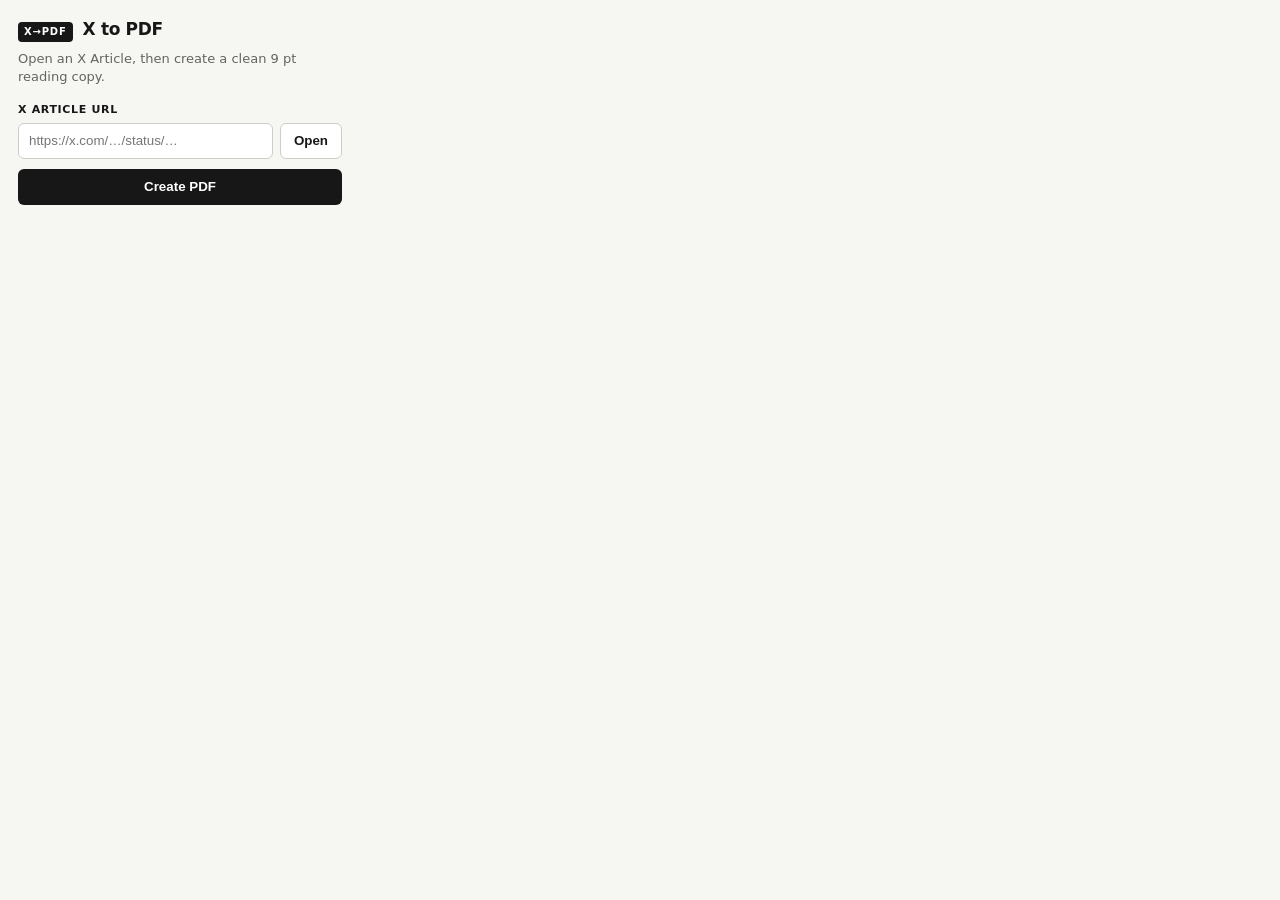
==== popup.html @ 6b7eed39 "Record X to PDF v1.0.1 release baseline" ====
<!doctype html>
<html lang="en">
  <head>
    <meta charset="utf-8">
    <meta name="viewport" content="width=device-width, initial-scale=1">
    <link rel="stylesheet" href="popup.css">
    <title>X to PDF</title>
  </head>
  <body>
    <main>
      <header>
        <span class="mark">X→PDF</span>
        <h1>X to PDF</h1>
      </header>
      <p class="description">Open an X Article, then create a clean 9 pt reading copy.</p>
      <label for="url">X Article URL</label>
      <div class="url-row">
        <input id="url" type="url" spellcheck="false" placeholder="https://x.com/…/status/…">
        <button id="open" class="secondary" type="button">Open</button>
      </div>
      <button id="create" class="primary" type="button">Create PDF</button>
      <p id="status" role="status" aria-live="polite"></p>
    </main>
    <script src="popup.js"></script>
  </body>
</html>
---- popup.css ----
:root {
  color-scheme: light;
  font: 13px/1.4 system-ui, sans-serif;
  color: #171717;
  background: #f6f6f3;
}

* { box-sizing: border-box; }
body { margin: 0; width: 360px; }
main { padding: 18px; }
header { display: flex; align-items: baseline; gap: 10px; }
h1 { margin: 0; font-size: 17px; letter-spacing: -0.02em; }
.mark { font: 700 10px/1 system-ui; letter-spacing: .08em; color: #fff; background: #171717; padding: 5px 6px; border-radius: 4px; }
.description { margin: 8px 0 16px; color: #64645f; }
label { display: block; margin-bottom: 5px; font-size: 11px; font-weight: 650; text-transform: uppercase; letter-spacing: .06em; }
.url-row { display: flex; gap: 7px; }
input { min-width: 0; flex: 1; height: 36px; padding: 0 10px; border: 1px solid #cecec8; border-radius: 6px; background: white; outline: none; }
input:focus { border-color: #171717; box-shadow: 0 0 0 2px #17171716; }
button { height: 36px; border-radius: 6px; font-weight: 650; cursor: pointer; }
.secondary { padding: 0 13px; border: 1px solid #cecec8; background: #fff; color: #171717; }
.primary { width: 100%; margin-top: 10px; border: 0; background: #171717; color: white; }
button:disabled { opacity: .5; cursor: wait; }
#status { min-height: 18px; margin: 10px 0 0; color: #64645f; font-size: 12px; }
#status.error { color: #a1261c; }
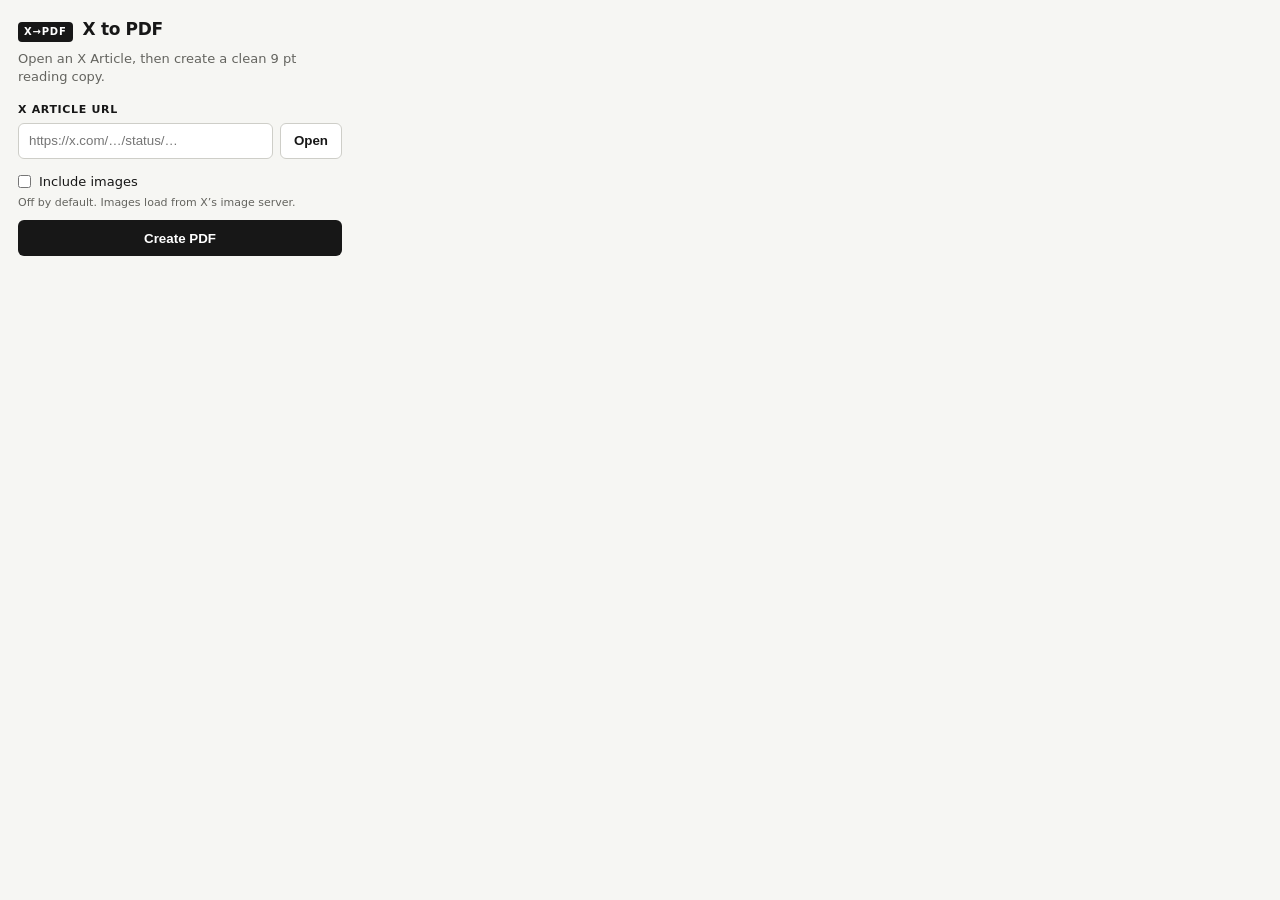
==== commit c5c90d99: "Add optional article images and prepare MIT repository" ====
--- a/popup.html
+++ b/popup.html
@@ -18,6 +18,8 @@
         <input id="url" type="url" spellcheck="false" placeholder="https://x.com/…/status/…">
         <button id="open" class="secondary" type="button">Open</button>
       </div>
+      <label class="image-option"><input id="include-images" type="checkbox"> Include images</label>
+      <p class="image-help">Off by default. Images load from X’s image server.</p>
       <button id="create" class="primary" type="button">Create PDF</button>
       <p id="status" role="status" aria-live="polite"></p>
     </main>
--- a/popup.css
+++ b/popup.css
@@ -14,8 +14,8 @@
 .description { margin: 8px 0 16px; color: #64645f; }
 label { display: block; margin-bottom: 5px; font-size: 11px; font-weight: 650; text-transform: uppercase; letter-spacing: .06em; }
 .url-row { display: flex; gap: 7px; }
-input { min-width: 0; flex: 1; height: 36px; padding: 0 10px; border: 1px solid #cecec8; border-radius: 6px; background: white; outline: none; }
-input:focus { border-color: #171717; box-shadow: 0 0 0 2px #17171716; }
+input[type="url"] { min-width: 0; flex: 1; height: 36px; padding: 0 10px; border: 1px solid #cecec8; border-radius: 6px; background: white; outline: none; }
+input[type="url"]:focus { border-color: #171717; box-shadow: 0 0 0 2px #17171716; }
 button { height: 36px; border-radius: 6px; font-weight: 650; cursor: pointer; }
 .secondary { padding: 0 13px; border: 1px solid #cecec8; background: #fff; color: #171717; }
 .primary { width: 100%; margin-top: 10px; border: 0; background: #171717; color: white; }
@@ -23,3 +23,7 @@
 #status { min-height: 18px; margin: 10px 0 0; color: #64645f; font-size: 12px; }
 #status.error { color: #a1261c; }
 
+
+.image-option { display: flex; align-items: center; gap: 8px; margin: 14px 0 4px; font-size: 13px; font-weight: 500; text-transform: none; letter-spacing: normal; }
+.image-option input { margin: 0; accent-color: #171717; }
+.image-help { margin: 0; font-size: 11px; color: #64645f; }
